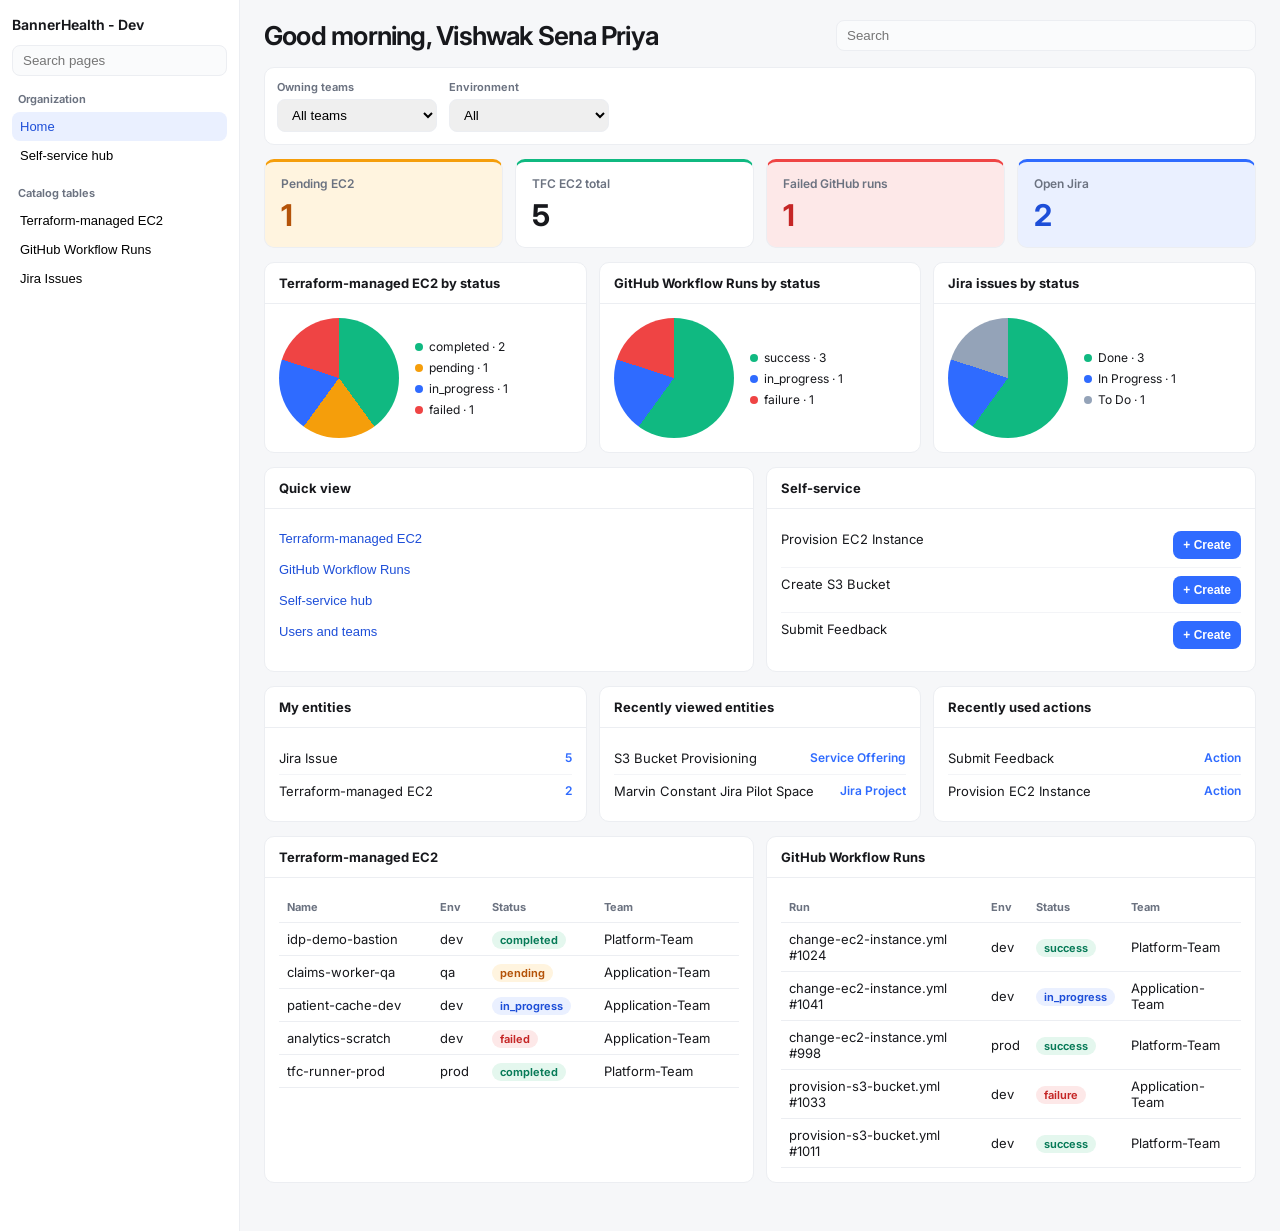
==== dashboard/index.html @ 16183d7c "Add BannerHealth $home landing dashboard spec with pies and quick view. Port page JSON follows the P" ====
<!DOCTYPE html>
<html lang="en">
<head>
  <meta charset="UTF-8" />
  <meta name="viewport" content="width=device-width, initial-scale=1.0" />
  <title>BannerHealth - Dev · Home</title>
  <link rel="preconnect" href="https://fonts.googleapis.com" />
  <link rel="preconnect" href="https://fonts.gstatic.com" crossorigin />
  <link href="https://fonts.googleapis.com/css2?family=Inter:wght@400;500;600;700&display=swap" rel="stylesheet" />
  <link rel="stylesheet" href="./styles.css" />
</head>
<body>
  <div class="app">
    <aside class="sidebar">
      <div class="org">BannerHealth - Dev</div>
      <input class="search" placeholder="Search pages" />
      <div class="nav-label">Organization</div>
      <button class="nav active">Home</button>
      <button class="nav" data-scroll="quick">Self-service hub</button>
      <div class="nav-label">Catalog tables</div>
      <button class="nav" data-table="ec2">Terraform-managed EC2</button>
      <button class="nav" data-table="runs">GitHub Workflow Runs</button>
      <button class="nav" data-table="jira">Jira Issues</button>
    </aside>
    <main>
      <header class="top">
        <h1 id="greeting">Good afternoon, Vishwak Sena Priya</h1>
        <input class="search wide" id="globalSearch" placeholder="Search" />
      </header>

      <section class="filters" id="filters">
        <label>Owning teams
          <select id="team">
            <option value="all">All teams</option>
            <option value="me">My Teams</option>
            <option value="Platform-Team">Platform-Team</option>
            <option value="Application-Team">Application-Team</option>
          </select>
        </label>
        <label>Environment
          <select id="env">
            <option value="all">All</option>
            <option value="dev">dev</option>
            <option value="qa">qa</option>
            <option value="prod">prod</option>
          </select>
        </label>
      </section>

      <section class="kpis" id="kpis"></section>
      <section class="pies" id="pies"></section>
      <section class="quick" id="quick"></section>
      <section class="personal" id="personal"></section>
      <section class="tables" id="tables"></section>
    </main>
  </div>
  <script src="./app.js"></script>
</body>
</html>
---- dashboard/styles.css ----
:root {
  --bg: #f6f7f9;
  --card: #fff;
  --text: #17181c;
  --muted: #6b7280;
  --line: #eceef2;
  --blue: #2f6bff;
  --green: #067a57;
  --amber: #b45309;
  --red: #c52626;
}
* { box-sizing: border-box; }
body {
  margin: 0;
  font-family: Inter, "Segoe UI", system-ui, sans-serif;
  color: var(--text);
  background: var(--bg);
}
.app { display: grid; grid-template-columns: 240px 1fr; min-height: 100vh; }
.sidebar {
  background: #fff;
  border-right: 1px solid var(--line);
  padding: 16px 12px;
}
.org { font-weight: 650; font-size: 14px; margin-bottom: 12px; }
.search {
  width: 100%;
  border: 1px solid var(--line);
  border-radius: 8px;
  padding: 7px 10px;
  background: #fafbfc;
}
.search.wide { max-width: 420px; }
.nav-label {
  font-size: 11px;
  color: var(--muted);
  font-weight: 650;
  margin: 16px 6px 6px;
}
.nav {
  width: 100%;
  text-align: left;
  border: 0;
  background: transparent;
  padding: 7px 8px;
  border-radius: 8px;
  font-size: 13px;
}
.nav.active, .nav:hover { background: #eaf0ff; color: #1d4ed8; }
main { padding: 20px 24px 48px; }
.top { display: flex; justify-content: space-between; align-items: center; gap: 16px; margin-bottom: 16px; }
.top h1 { font-size: 26px; font-weight: 650; margin: 0; letter-spacing: -0.03em; }
.filters {
  display: flex; gap: 12px; background: #fff; border: 1px solid var(--line);
  border-radius: 10px; padding: 12px; margin-bottom: 14px;
}
.filters label { font-size: 11px; color: var(--muted); font-weight: 650; display: grid; gap: 5px; }
.filters select { border: 1px solid var(--line); border-radius: 8px; padding: 7px 10px; min-width: 160px; }
.kpis { display: grid; grid-template-columns: repeat(4, 1fr); gap: 12px; margin-bottom: 14px; }
.kpi, .card {
  background: var(--card);
  border: 1px solid var(--line);
  border-radius: 10px;
}
.kpi { padding: 14px 16px; border-top: 3px solid #c9d4e8; }
.kpi.warn { border-top-color: #f59e0b; }
.kpi.bad { border-top-color: #ef4444; }
.kpi.good { border-top-color: #10b981; }
.kpi.info { border-top-color: var(--blue); }
.kpi .label { font-size: 12px; color: var(--muted); font-weight: 600; }
.kpi .value { font-size: 30px; font-weight: 700; margin-top: 6px; letter-spacing: -0.04em; }
.pies { display: grid; grid-template-columns: repeat(3, 1fr); gap: 12px; margin-bottom: 14px; }
.card h3 { margin: 0; font-size: 13px; padding: 12px 14px; border-bottom: 1px solid var(--line); }
.card-b { padding: 14px; }
.pie-wrap { display: flex; align-items: center; gap: 16px; }
.pie {
  width: 120px; height: 120px; border-radius: 50%; flex: 0 0 auto;
}
.legend { font-size: 12px; display: grid; gap: 6px; }
.swatch { width: 8px; height: 8px; border-radius: 50%; display: inline-block; margin-right: 6px; }
.quick { display: grid; grid-template-columns: 1fr 1fr; gap: 12px; margin-bottom: 14px; }
.personal { display: grid; grid-template-columns: repeat(3, 1fr); gap: 12px; margin-bottom: 14px; }
.tables { display: grid; grid-template-columns: 1fr 1fr; gap: 12px; }
.row {
  display: flex; justify-content: space-between; gap: 8px;
  padding: 8px 0; border-bottom: 1px solid #f3f4f7; font-size: 13px;
}
.row:last-child { border-bottom: 0; }
.type { color: var(--blue); font-size: 12px; font-weight: 600; }
.btn {
  border: 0; background: var(--blue); color: #fff; border-radius: 8px;
  padding: 7px 10px; font-weight: 600; font-size: 12px; cursor: pointer;
}
.link {
  display: block; padding: 8px 0; font-size: 13px; color: #1d4ed8;
  background: none; border: 0; text-align: left; cursor: pointer;
}
table { width: 100%; border-collapse: collapse; font-size: 13px; }
th, td { text-align: left; padding: 8px; border-bottom: 1px solid var(--line); }
th { color: var(--muted); font-size: 11px; }
.badge { border-radius: 999px; padding: 2px 8px; font-size: 11px; font-weight: 650; }
.ok { background: #e4f7ee; color: var(--green); }
.warn { background: #fff4df; color: var(--amber); }
.bad { background: #fde8e8; color: var(--red); }
.info { background: #eaf0ff; color: #1d4ed8; }
@media (max-width: 1100px) {
  .kpis, .pies, .personal, .quick, .tables { grid-template-columns: 1fr; }
  .app { grid-template-columns: 1fr; }
}
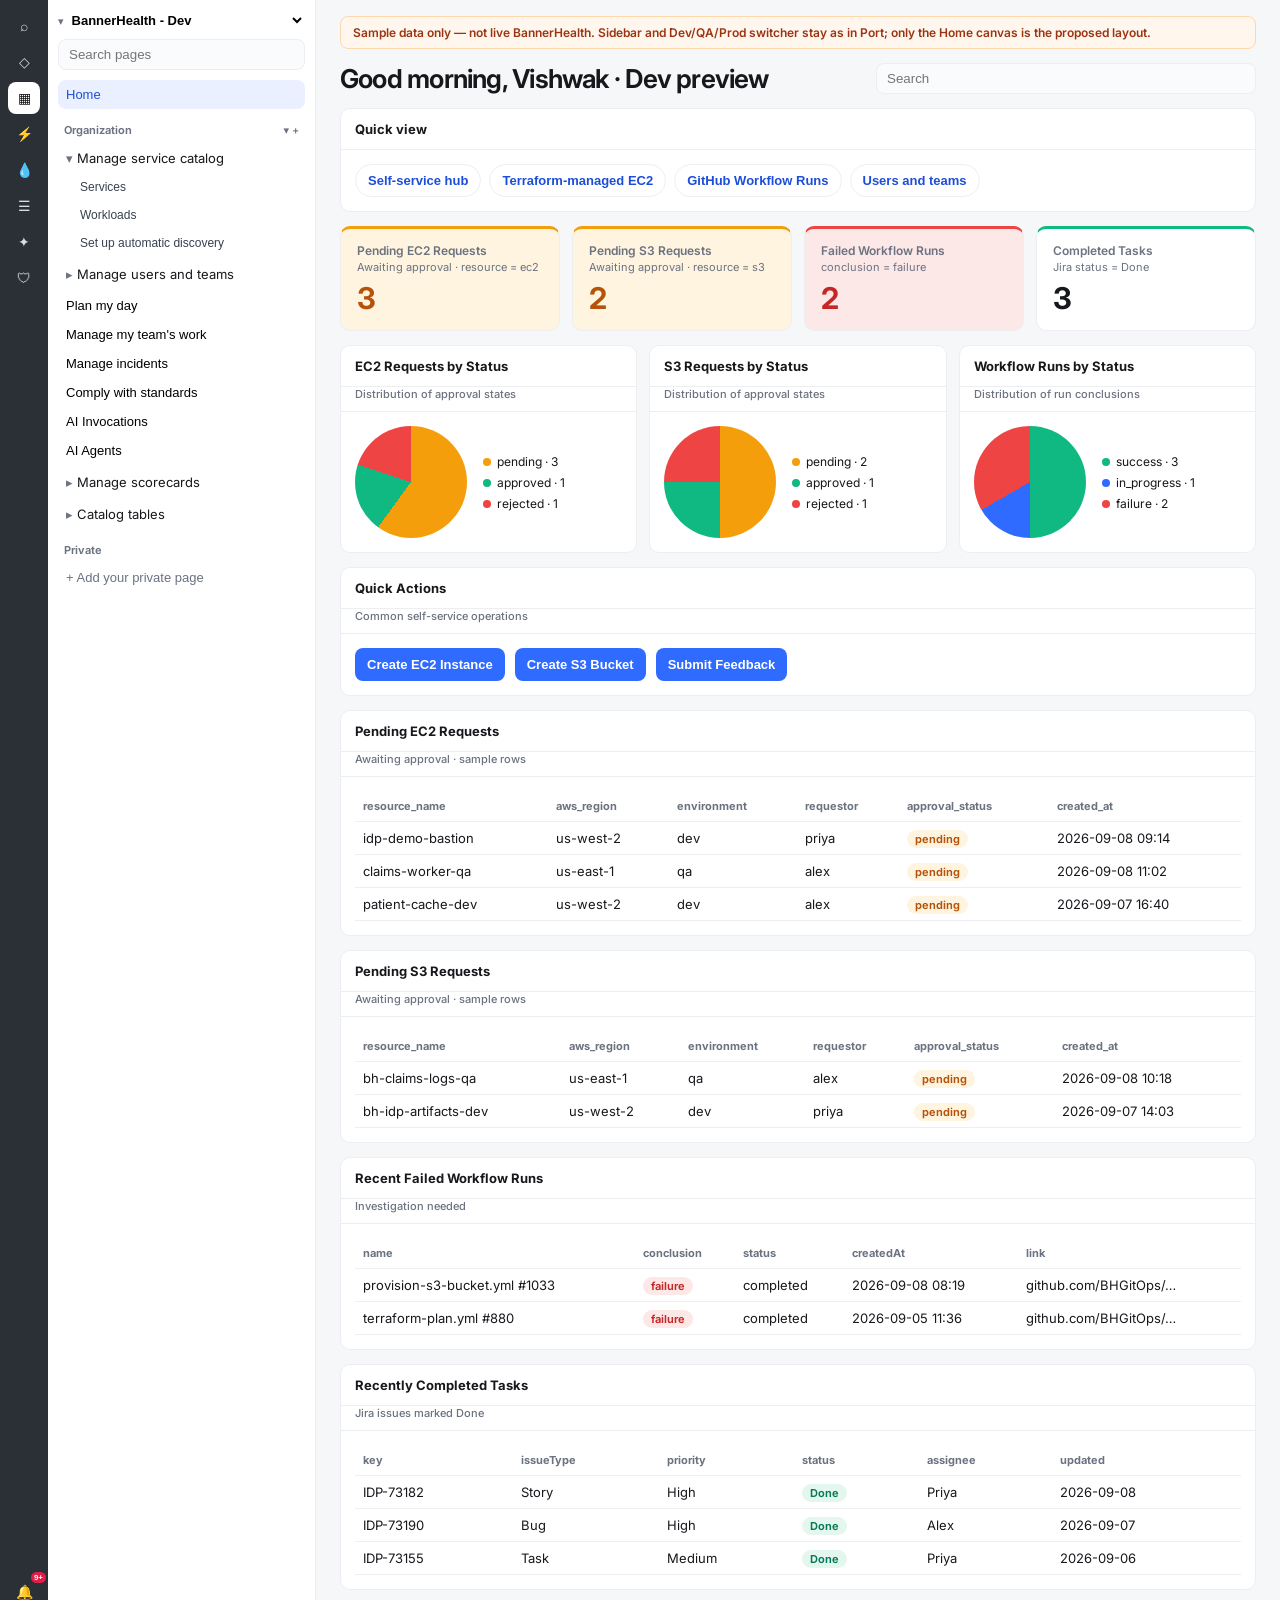
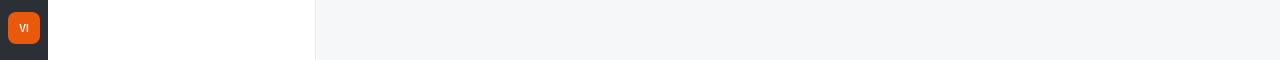
==== commit aeda2387: "Refresh Home preview with sample KPIs matching pages-home.tf. Show pending EC2/S3, failed runs, and " ====
--- a/dashboard/index.html
+++ b/dashboard/index.html
@@ -3,55 +3,105 @@
 <head>
   <meta charset="UTF-8" />
   <meta name="viewport" content="width=device-width, initial-scale=1.0" />
-  <title>BannerHealth - Dev · Home</title>
+  <title>BannerHealth Home preview (sample data)</title>
   <link rel="preconnect" href="https://fonts.googleapis.com" />
   <link rel="preconnect" href="https://fonts.gstatic.com" crossorigin />
   <link href="https://fonts.googleapis.com/css2?family=Inter:wght@400;500;600;700&display=swap" rel="stylesheet" />
   <link rel="stylesheet" href="./styles.css" />
 </head>
 <body>
-  <div class="app">
+  <div class="shell">
+    <nav class="rail" aria-label="Port modules">
+      <button class="rail-btn" title="Search">⌕</button>
+      <button class="rail-btn" title="Catalog">◇</button>
+      <button class="rail-btn active" title="Home">▦</button>
+      <button class="rail-btn" title="Self-service">⚡</button>
+      <button class="rail-btn" title="Data">💧</button>
+      <button class="rail-btn" title="Builder">☰</button>
+      <button class="rail-btn" title="AI">✦</button>
+      <button class="rail-btn" title="Security">🛡</button>
+      <span class="rail-spacer"></span>
+      <button class="rail-btn bell" title="Notifications">🔔<span>9+</span></button>
+      <button class="rail-btn avatar" title="You">VI</button>
+    </nav>
+
     <aside class="sidebar">
-      <div class="org">BannerHealth - Dev</div>
+      <label class="org-switch">
+        <span class="org-caret">▾</span>
+        <select id="orgSwitch" aria-label="Port organization">
+          <option value="dev">BannerHealth - Dev</option>
+          <option value="qa">BannerHealth - QA</option>
+          <option value="prod">BannerHealth - Prod</option>
+        </select>
+      </label>
       <input class="search" placeholder="Search pages" />
-      <div class="nav-label">Organization</div>
-      <button class="nav active">Home</button>
-      <button class="nav" data-scroll="quick">Self-service hub</button>
-      <div class="nav-label">Catalog tables</div>
-      <button class="nav" data-table="ec2">Terraform-managed EC2</button>
-      <button class="nav" data-table="runs">GitHub Workflow Runs</button>
-      <button class="nav" data-table="jira">Jira Issues</button>
+
+      <button class="nav home active">Home</button>
+
+      <div class="nav-label">
+        Organization
+        <span class="nav-tools">▾ +</span>
+      </div>
+
+      <details open>
+        <summary>Manage service catalog</summary>
+        <button class="nav nested">Services</button>
+        <button class="nav nested">Workloads</button>
+        <button class="nav nested">Set up automatic discovery</button>
+      </details>
+      <details>
+        <summary>Manage users and teams</summary>
+        <button class="nav nested">Users</button>
+        <button class="nav nested">Environments</button>
+        <button class="nav nested">Teams</button>
+        <button class="nav nested">Groups</button>
+      </details>
+      <button class="nav">Plan my day</button>
+      <button class="nav">Manage my team's work</button>
+      <button class="nav">Manage incidents</button>
+      <button class="nav">Comply with standards</button>
+      <button class="nav">AI Invocations</button>
+      <button class="nav">AI Agents</button>
+      <details>
+        <summary>Manage scorecards</summary>
+        <button class="nav nested">Scorecards</button>
+        <button class="nav nested">Scorecard rules</button>
+        <button class="nav nested">Scorecard rule results</button>
+      </details>
+      <details>
+        <summary>Catalog tables</summary>
+        <button class="nav nested" data-table="jira">Self-Service Feedback</button>
+        <button class="nav nested">Deployments</button>
+        <button class="nav nested" data-table="runs">GitHub Workflow Runs</button>
+        <button class="nav nested">GitHub Workflows</button>
+        <button class="nav nested" data-table="ec2">Self Service Infra Resources</button>
+        <button class="nav nested">AWS AMIs</button>
+        <button class="nav nested">AWS Security Groups</button>
+        <button class="nav nested">AWS Subnets</button>
+        <button class="nav nested" data-table="ec2">Terraform-managed EC2</button>
+        <button class="nav nested">Classic Load Balancers</button>
+        <button class="nav nested">AWS KMS Keys</button>
+        <button class="nav nested">Jira Teams</button>
+      </details>
+
+      <div class="nav-label">Private</div>
+      <button class="nav muted">+ Add your private page</button>
     </aside>
+
     <main>
+      <div class="sample-banner">
+        Sample data only — not live BannerHealth. Sidebar and Dev/QA/Prod switcher stay as in Port; only the Home canvas is the proposed layout.
+      </div>
       <header class="top">
-        <h1 id="greeting">Good afternoon, Vishwak Sena Priya</h1>
+        <h1 id="greeting">Good afternoon</h1>
         <input class="search wide" id="globalSearch" placeholder="Search" />
       </header>
 
-      <section class="filters" id="filters">
-        <label>Owning teams
-          <select id="team">
-            <option value="all">All teams</option>
-            <option value="me">My Teams</option>
-            <option value="Platform-Team">Platform-Team</option>
-            <option value="Application-Team">Application-Team</option>
-          </select>
-        </label>
-        <label>Environment
-          <select id="env">
-            <option value="all">All</option>
-            <option value="dev">dev</option>
-            <option value="qa">qa</option>
-            <option value="prod">prod</option>
-          </select>
-        </label>
-      </section>
-
+      <section class="quick-links" id="quickLinks"></section>
       <section class="kpis" id="kpis"></section>
       <section class="pies" id="pies"></section>
-      <section class="quick" id="quick"></section>
-      <section class="personal" id="personal"></section>
-      <section class="tables" id="tables"></section>
+      <section class="actions" id="actions"></section>
+      <section class="tables-stack" id="tables"></section>
     </main>
   </div>
   <script src="./app.js"></script>
--- a/dashboard/styles.css
+++ b/dashboard/styles.css
@@ -8,6 +8,7 @@
   --green: #067a57;
   --amber: #b45309;
   --red: #c52626;
+  --rail: #2b2f36;
 }
 * { box-sizing: border-box; }
 body {
@@ -16,28 +17,92 @@
   color: var(--text);
   background: var(--bg);
 }
-.app { display: grid; grid-template-columns: 240px 1fr; min-height: 100vh; }
+.shell {
+  display: grid;
+  grid-template-columns: 48px 268px 1fr;
+  min-height: 100vh;
+}
+.rail {
+  background: var(--rail);
+  color: #d7dbe2;
+  display: flex;
+  flex-direction: column;
+  align-items: center;
+  padding: 10px 0 16px;
+  gap: 4px;
+}
+.rail-btn {
+  width: 32px;
+  height: 32px;
+  border: 0;
+  border-radius: 8px;
+  background: transparent;
+  color: inherit;
+  cursor: default;
+  font-size: 14px;
+  position: relative;
+}
+.rail-btn.active { background: #fff; color: #111; }
+.rail-spacer { flex: 1; }
+.bell span {
+  position: absolute;
+  top: -4px;
+  right: -6px;
+  background: #e11d48;
+  color: #fff;
+  font-size: 8px;
+  font-weight: 700;
+  padding: 1px 3px;
+  border-radius: 8px;
+}
+.avatar {
+  background: #ea580c;
+  color: #fff;
+  font-size: 10px;
+  font-weight: 700;
+}
 .sidebar {
   background: #fff;
   border-right: 1px solid var(--line);
-  padding: 16px 12px;
-}
-.org { font-weight: 650; font-size: 14px; margin-bottom: 12px; }
+  padding: 12px 10px 32px;
+  overflow: auto;
+}
+.org-switch {
+  display: flex;
+  align-items: center;
+  gap: 4px;
+  font-weight: 650;
+  font-size: 13px;
+  margin-bottom: 10px;
+}
+.org-switch select {
+  border: 0;
+  font-weight: 650;
+  font-size: 13px;
+  width: 100%;
+  background: transparent;
+  cursor: pointer;
+}
+.org-caret { color: var(--muted); font-size: 11px; }
 .search {
   width: 100%;
   border: 1px solid var(--line);
   border-radius: 8px;
   padding: 7px 10px;
   background: #fafbfc;
-}
-.search.wide { max-width: 420px; }
+  margin-bottom: 10px;
+}
+.search.wide { max-width: 380px; margin: 0; }
 .nav-label {
   font-size: 11px;
   color: var(--muted);
   font-weight: 650;
-  margin: 16px 6px 6px;
-}
-.nav {
+  margin: 14px 6px 6px;
+  display: flex;
+  justify-content: space-between;
+}
+.nav-tools { font-weight: 500; }
+.nav, summary {
   width: 100%;
   text-align: left;
   border: 0;
@@ -45,18 +110,55 @@
   padding: 7px 8px;
   border-radius: 8px;
   font-size: 13px;
-}
-.nav.active, .nav:hover { background: #eaf0ff; color: #1d4ed8; }
-main { padding: 20px 24px 48px; }
-.top { display: flex; justify-content: space-between; align-items: center; gap: 16px; margin-bottom: 16px; }
+  cursor: pointer;
+}
+.nav.home.active, .nav.active, .nav:hover, summary:hover { background: #eaf0ff; color: #1d4ed8; }
+.nav.nested { padding-left: 22px; font-size: 12px; color: #374151; }
+.nav.muted { color: var(--muted); }
+details { margin: 2px 0; }
+summary {
+  list-style: none;
+  font-size: 13px;
+}
+summary::-webkit-details-marker { display: none; }
+summary::before { content: "▸ "; color: var(--muted); }
+details[open] > summary::before { content: "▾ "; }
+main { padding: 16px 24px 56px; overflow: auto; }
+.sample-banner {
+  background: #fff7ed;
+  border: 1px solid #fed7aa;
+  color: #9a3412;
+  font-size: 12px;
+  font-weight: 600;
+  padding: 8px 12px;
+  border-radius: 8px;
+  margin-bottom: 14px;
+}
+.top {
+  display: flex;
+  justify-content: space-between;
+  align-items: center;
+  gap: 16px;
+  margin-bottom: 14px;
+}
 .top h1 { font-size: 26px; font-weight: 650; margin: 0; letter-spacing: -0.03em; }
-.filters {
-  display: flex; gap: 12px; background: #fff; border: 1px solid var(--line);
-  border-radius: 10px; padding: 12px; margin-bottom: 14px;
-}
-.filters label { font-size: 11px; color: var(--muted); font-weight: 650; display: grid; gap: 5px; }
-.filters select { border: 1px solid var(--line); border-radius: 8px; padding: 7px 10px; min-width: 160px; }
-.kpis { display: grid; grid-template-columns: repeat(4, 1fr); gap: 12px; margin-bottom: 14px; }
+.quick-links, .kpis, .pies, .actions, .tables-stack { margin-bottom: 14px; }
+.quick-chips {
+  display: flex;
+  flex-wrap: wrap;
+  gap: 8px;
+}
+.chip {
+  border: 1px solid var(--line);
+  background: #fff;
+  border-radius: 999px;
+  padding: 8px 12px;
+  font-size: 13px;
+  color: #1d4ed8;
+  font-weight: 600;
+  cursor: pointer;
+}
+.kpis { display: grid; grid-template-columns: repeat(4, 1fr); gap: 12px; }
 .kpi, .card {
   background: var(--card);
   border: 1px solid var(--line);
@@ -68,33 +170,28 @@
 .kpi.good { border-top-color: #10b981; }
 .kpi.info { border-top-color: var(--blue); }
 .kpi .label { font-size: 12px; color: var(--muted); font-weight: 600; }
+.kpi .hint { font-size: 11px; color: var(--muted); margin-top: 2px; }
 .kpi .value { font-size: 30px; font-weight: 700; margin-top: 6px; letter-spacing: -0.04em; }
-.pies { display: grid; grid-template-columns: repeat(3, 1fr); gap: 12px; margin-bottom: 14px; }
+.pies { display: grid; grid-template-columns: repeat(3, 1fr); gap: 12px; }
 .card h3 { margin: 0; font-size: 13px; padding: 12px 14px; border-bottom: 1px solid var(--line); }
+.card .sub { font-size: 11px; color: var(--muted); font-weight: 500; margin: 0; padding: 0 14px 10px; border-bottom: 1px solid var(--line); }
 .card-b { padding: 14px; }
 .pie-wrap { display: flex; align-items: center; gap: 16px; }
-.pie {
-  width: 120px; height: 120px; border-radius: 50%; flex: 0 0 auto;
-}
+.pie { width: 112px; height: 112px; border-radius: 50%; flex: 0 0 auto; }
 .legend { font-size: 12px; display: grid; gap: 6px; }
 .swatch { width: 8px; height: 8px; border-radius: 50%; display: inline-block; margin-right: 6px; }
-.quick { display: grid; grid-template-columns: 1fr 1fr; gap: 12px; margin-bottom: 14px; }
-.personal { display: grid; grid-template-columns: repeat(3, 1fr); gap: 12px; margin-bottom: 14px; }
-.tables { display: grid; grid-template-columns: 1fr 1fr; gap: 12px; }
-.row {
-  display: flex; justify-content: space-between; gap: 8px;
-  padding: 8px 0; border-bottom: 1px solid #f3f4f7; font-size: 13px;
-}
-.row:last-child { border-bottom: 0; }
-.type { color: var(--blue); font-size: 12px; font-weight: 600; }
+.action-row { display: flex; flex-wrap: wrap; gap: 10px; }
 .btn {
-  border: 0; background: var(--blue); color: #fff; border-radius: 8px;
-  padding: 7px 10px; font-weight: 600; font-size: 12px; cursor: pointer;
-}
-.link {
-  display: block; padding: 8px 0; font-size: 13px; color: #1d4ed8;
-  background: none; border: 0; text-align: left; cursor: pointer;
-}
+  border: 0;
+  background: var(--blue);
+  color: #fff;
+  border-radius: 8px;
+  padding: 9px 12px;
+  font-weight: 600;
+  font-size: 13px;
+  cursor: pointer;
+}
+.tables-stack { display: grid; gap: 14px; }
 table { width: 100%; border-collapse: collapse; font-size: 13px; }
 th, td { text-align: left; padding: 8px; border-bottom: 1px solid var(--line); }
 th { color: var(--muted); font-size: 11px; }
@@ -103,7 +200,12 @@
 .warn { background: #fff4df; color: var(--amber); }
 .bad { background: #fde8e8; color: var(--red); }
 .info { background: #eaf0ff; color: #1d4ed8; }
-@media (max-width: 1100px) {
-  .kpis, .pies, .personal, .quick, .tables { grid-template-columns: 1fr; }
-  .app { grid-template-columns: 1fr; }
-}
+.empty { color: var(--muted); font-size: 13px; padding: 8px 0; }
+@media (max-width: 1200px) {
+  .kpis, .pies { grid-template-columns: 1fr 1fr; }
+}
+@media (max-width: 900px) {
+  .shell { grid-template-columns: 1fr; }
+  .rail { display: none; }
+  .kpis, .pies { grid-template-columns: 1fr; }
+}
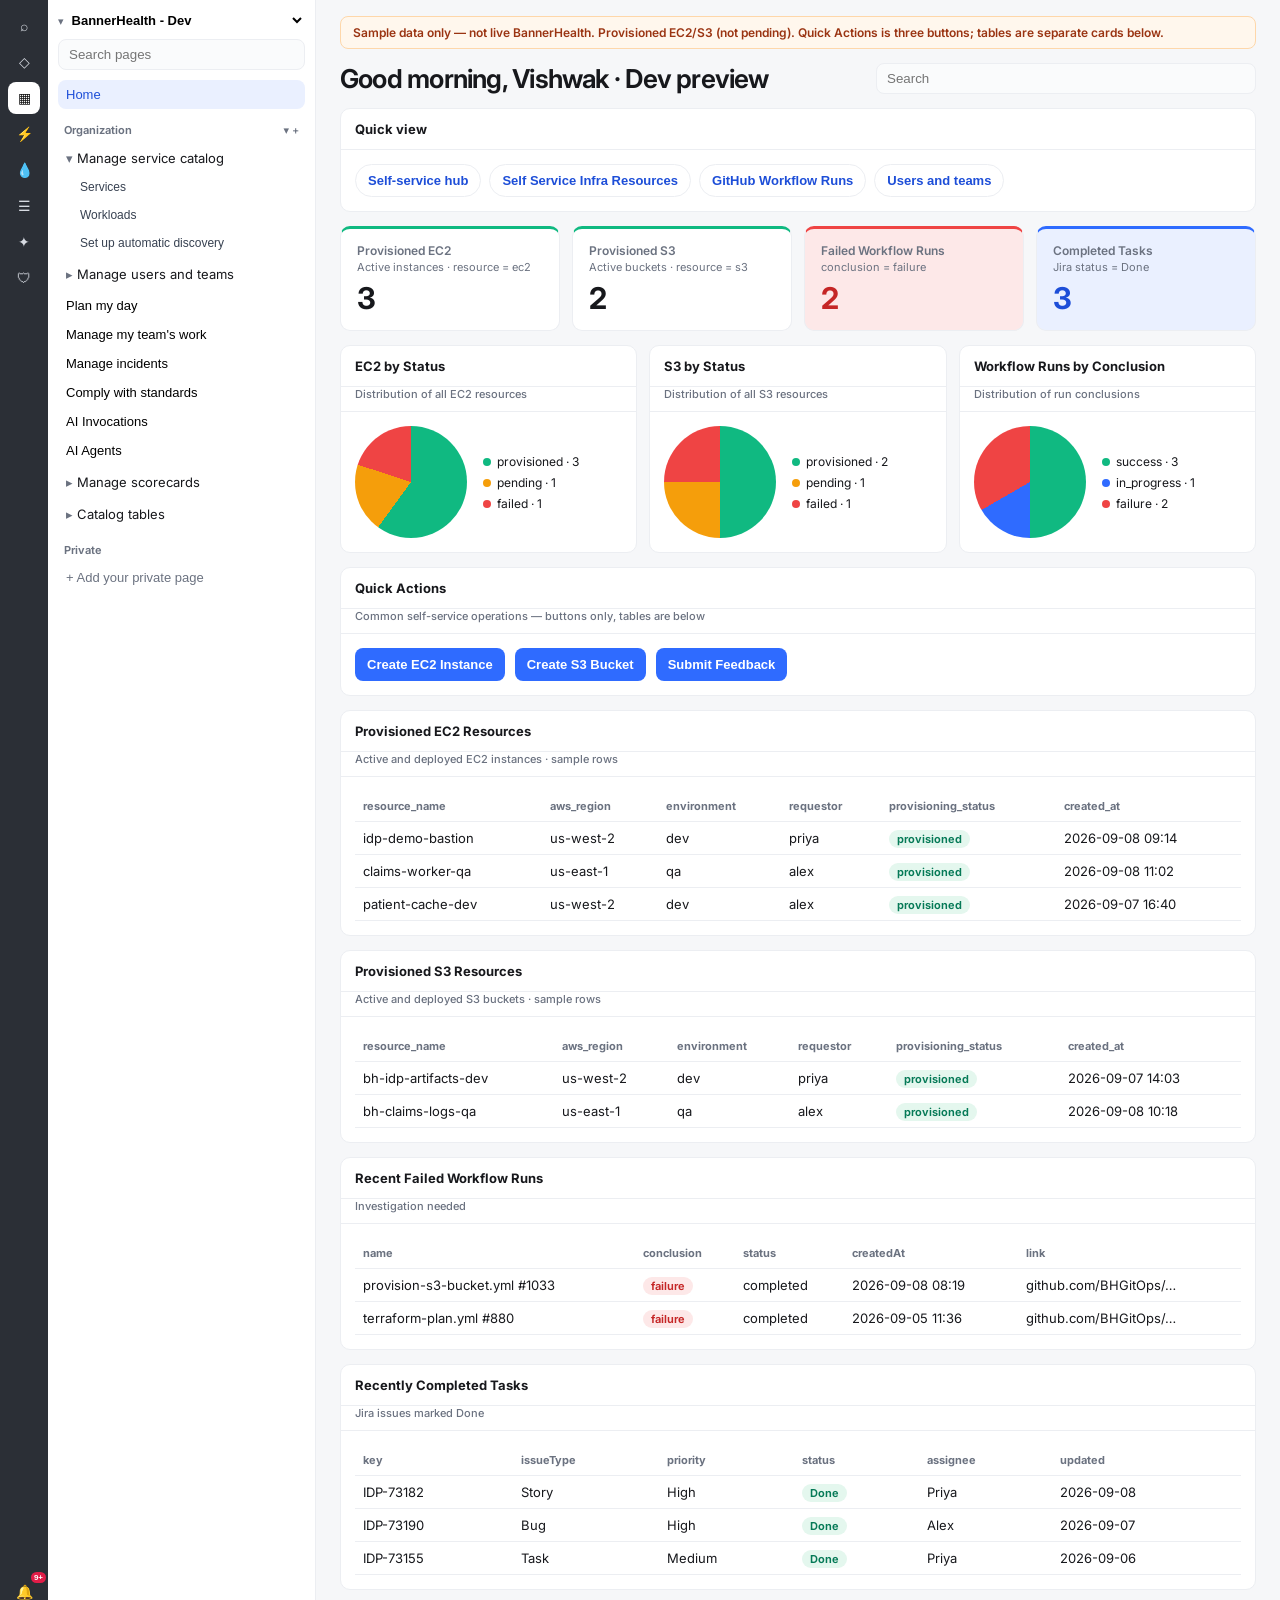
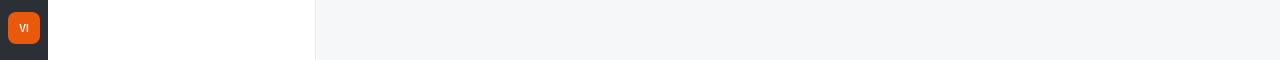
==== commit f0c9a90d: "Align Home preview with provisioned infra layout. KPIs and tables use provisioning_status=provisione" ====
--- a/dashboard/index.html
+++ b/dashboard/index.html
@@ -90,7 +90,7 @@
 
     <main>
       <div class="sample-banner">
-        Sample data only — not live BannerHealth. Sidebar and Dev/QA/Prod switcher stay as in Port; only the Home canvas is the proposed layout.
+        Sample data only — not live BannerHealth. Provisioned EC2/S3 (not pending). Quick Actions is three buttons; tables are separate cards below.
       </div>
       <header class="top">
         <h1 id="greeting">Good afternoon</h1>
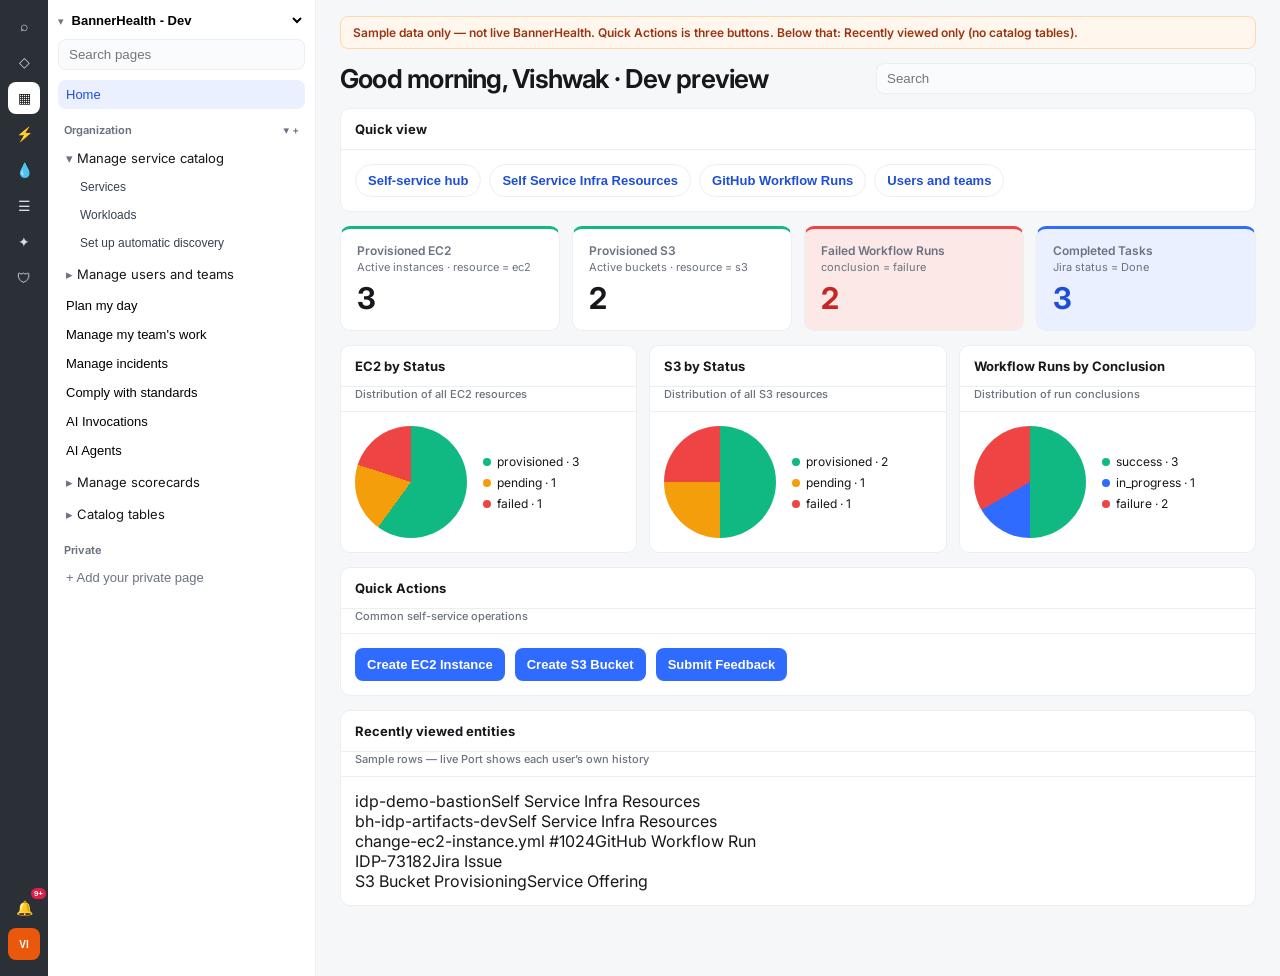
==== commit 0d4d4f4b: "Replace Home catalog tables with Recently viewed only. Keep KPIs, pies, and three Quick Action butto" ====
--- a/dashboard/index.html
+++ b/dashboard/index.html
@@ -90,7 +90,7 @@
 
     <main>
       <div class="sample-banner">
-        Sample data only — not live BannerHealth. Provisioned EC2/S3 (not pending). Quick Actions is three buttons; tables are separate cards below.
+        Sample data only — not live BannerHealth. Quick Actions is three buttons. Below that: Recently viewed only (no catalog tables).
       </div>
       <header class="top">
         <h1 id="greeting">Good afternoon</h1>
@@ -101,7 +101,7 @@
       <section class="kpis" id="kpis"></section>
       <section class="pies" id="pies"></section>
       <section class="actions" id="actions"></section>
-      <section class="tables-stack" id="tables"></section>
+      <section class="tables-stack" id="recentlyViewed"></section>
     </main>
   </div>
   <script src="./app.js"></script>
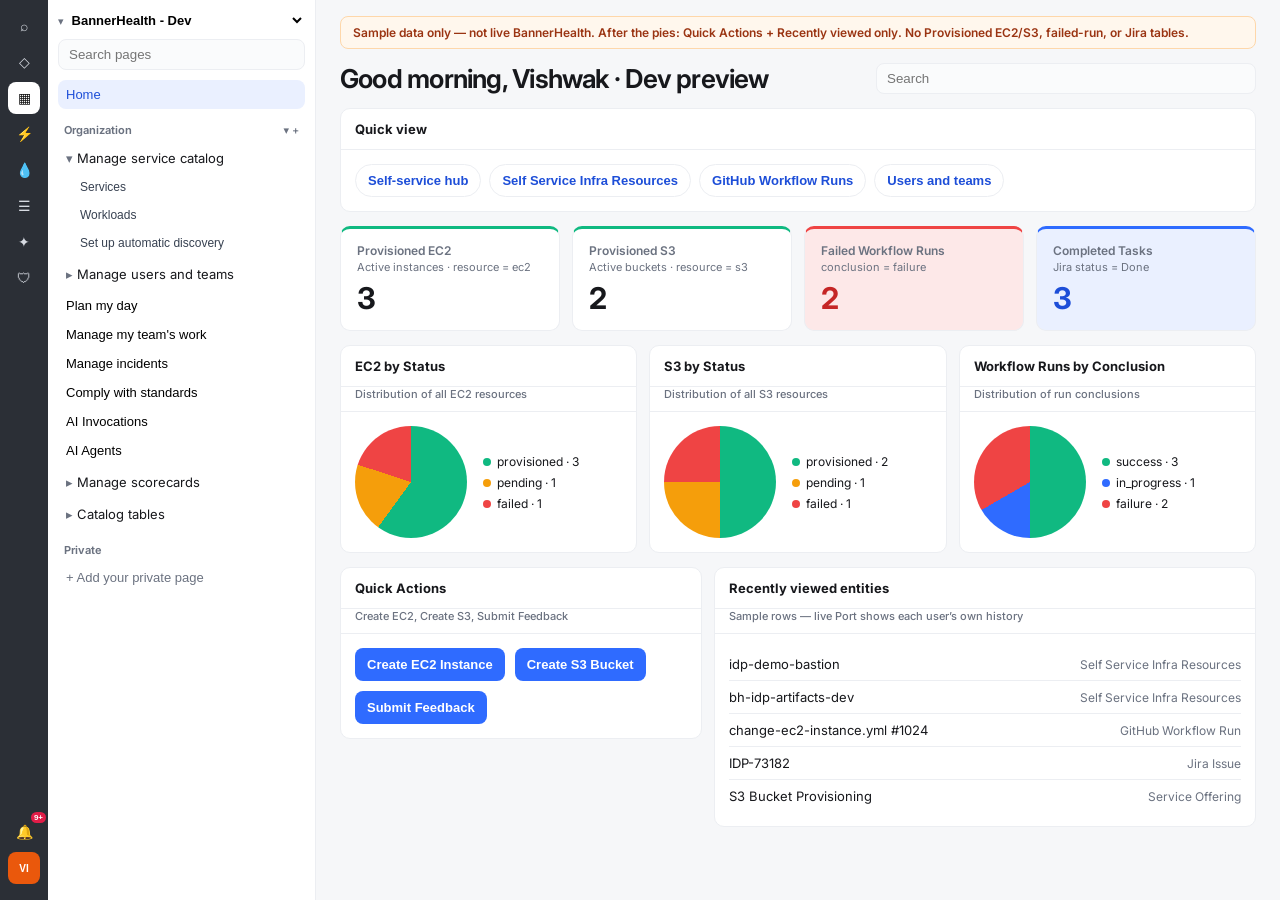
==== commit 47cccdf1: "Put Recently viewed beside Quick Actions; drop leftover catalog tables. home.json still listed explo" ====
--- a/dashboard/index.html
+++ b/dashboard/index.html
@@ -90,7 +90,7 @@
 
     <main>
       <div class="sample-banner">
-        Sample data only — not live BannerHealth. Quick Actions is three buttons. Below that: Recently viewed only (no catalog tables).
+        Sample data only — not live BannerHealth. After the pies: Quick Actions + Recently viewed only. No Provisioned EC2/S3, failed-run, or Jira tables.
       </div>
       <header class="top">
         <h1 id="greeting">Good afternoon</h1>
@@ -100,8 +100,10 @@
       <section class="quick-links" id="quickLinks"></section>
       <section class="kpis" id="kpis"></section>
       <section class="pies" id="pies"></section>
-      <section class="actions" id="actions"></section>
-      <section class="tables-stack" id="recentlyViewed"></section>
+      <section class="actions-and-viewed" id="actionsAndViewed">
+        <section class="actions" id="actions"></section>
+        <section class="recent" id="recentlyViewed"></section>
+      </section>
     </main>
   </div>
   <script src="./app.js"></script>
--- a/dashboard/styles.css
+++ b/dashboard/styles.css
@@ -142,7 +142,26 @@
   margin-bottom: 14px;
 }
 .top h1 { font-size: 26px; font-weight: 650; margin: 0; letter-spacing: -0.03em; }
-.quick-links, .kpis, .pies, .actions, .tables-stack { margin-bottom: 14px; }
+.quick-links, .kpis, .pies { margin-bottom: 14px; }
+.actions-and-viewed {
+  display: grid;
+  grid-template-columns: 2fr 3fr;
+  gap: 12px;
+  margin-bottom: 14px;
+  align-items: start;
+}
+.actions, .recent { margin-bottom: 0; }
+.recent .row {
+  display: flex;
+  justify-content: space-between;
+  align-items: baseline;
+  gap: 12px;
+  padding: 8px 0;
+  border-bottom: 1px solid var(--line);
+  font-size: 13px;
+}
+.recent .row:last-child { border-bottom: 0; }
+.recent .type { color: var(--muted); font-size: 12px; white-space: nowrap; }
 .quick-chips {
   display: flex;
   flex-wrap: wrap;
@@ -203,9 +222,10 @@
 .empty { color: var(--muted); font-size: 13px; padding: 8px 0; }
 @media (max-width: 1200px) {
   .kpis, .pies { grid-template-columns: 1fr 1fr; }
+  .actions-and-viewed { grid-template-columns: 1fr; }
 }
 @media (max-width: 900px) {
   .shell { grid-template-columns: 1fr; }
   .rail { display: none; }
-  .kpis, .pies { grid-template-columns: 1fr; }
-}
+  .kpis, .pies, .actions-and-viewed { grid-template-columns: 1fr; }
+}
